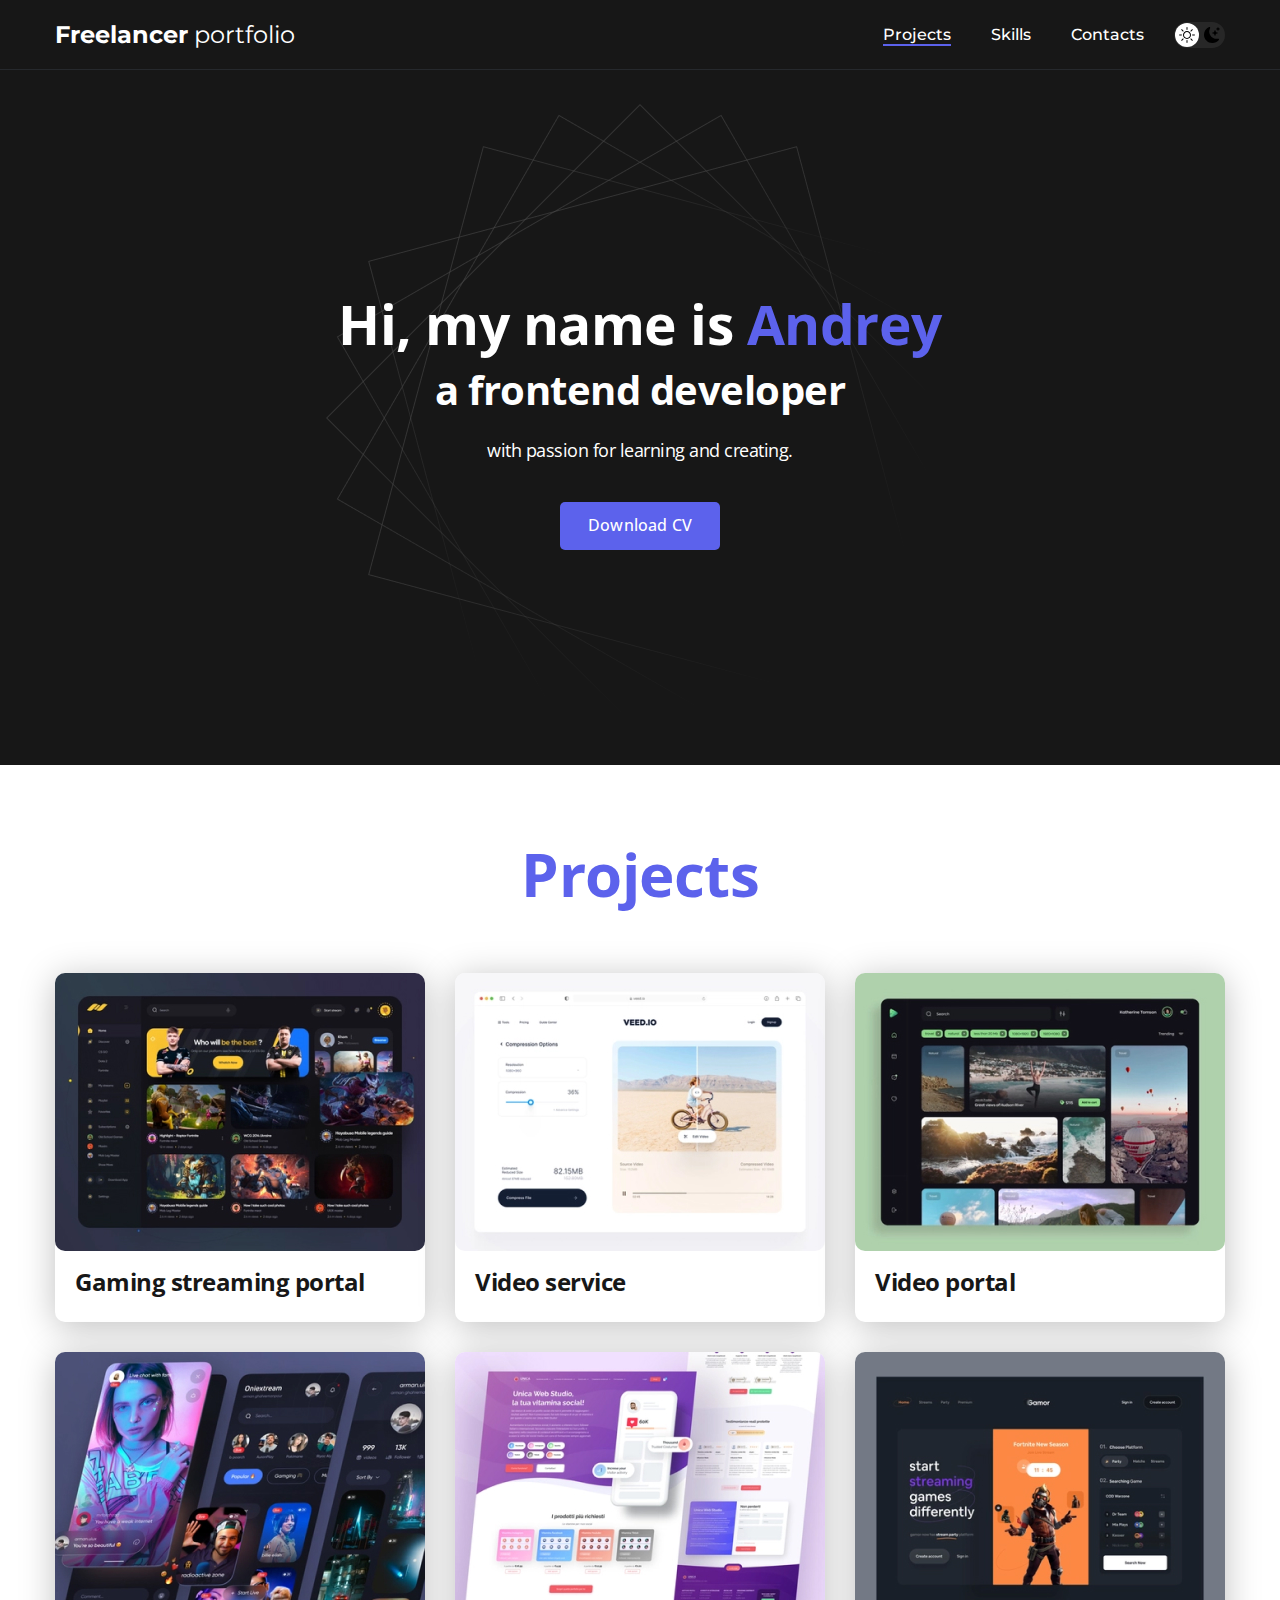
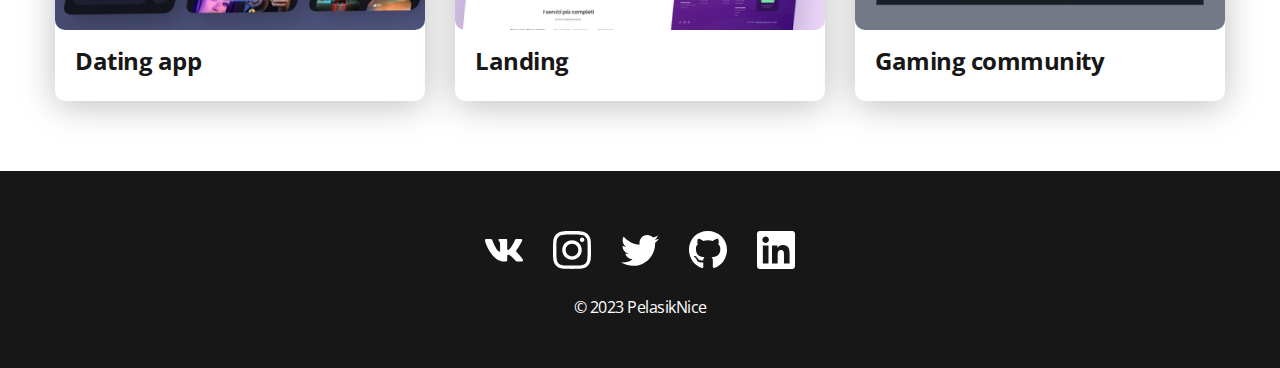
==== index.html @ 086787da "First Commit" ====
<!DOCTYPE html>
<html lang="en">

<head>
	<meta charset="UTF-8">
	<meta http-equiv="X-UA-Compatible" content="IE=edge">
	<meta name="viewport" content="width=device-width, initial-scale=1.0">
	<title>Freelancer portfolio</title>
	<link rel="stylesheet" href="./style/main.css">
</head>

<body>
	<nav class="nav">
		<div class="container">
			<div class="nav-row">
				<a href='./index.html' class="logo"><strong>Freelancer</strong> portfolio</a>

				<button class="dark-mode-btn">
					<img src="./img/icons/sun.svg" alt="Light Mode" class='dark-mode-btn__icon'>
					<img src="./img/icons/moon.svg" alt="Dark Mode" class='dark-mode-btn__icon'>
				</button>

				<ul class="nav-list">
					<li class="nav-list__item"><a href="./index.html"
							class="nav-list__link nav-list__link--active">Projects</a></li>
					<li class="nav-list__item"><a href="./skills.html" class="nav-list__link">Skills</a></li>
					<li class="nav-list__item"><a href="./contacts.html" class="nav-list__link">Contacts</a></li>
				</ul>
			</div>
		</div>
	</nav>

	<header class="header">
		<div class="header__wrapper">
			<h1 class="header__title">
				<strong>Hi, my name is <em>Andrey</em></strong><br>
				a frontend developer
			</h1>
			<div class="header__text">
				<p>with passion for learning and creating.</p>
			</div>
			<a href="#!" class="btn">Download CV</a>
		</div>
	</header>

	<main class="section">
		<div class="container">
			<h2 class="title-1">Projects</h2>
			<ui class="projects">
				<li class="project">
					<a href="./project-page.html">
						<img src="./img/projects/01.jpg" alt="Project img" class="project__img">
						<h3 class="project__title">Gaming streaming portal</h3>
					</a>
				</li>
				<li class="project">
					<a href="./project-page.html">
						<img src="./img/projects/02.jpg" alt="Project img" class="project__img">
						<h3 class="project__title">Video service</h3>
					</a>
				</li>
				<li class="project">
					<a href="./project-page.html">
						<img src="./img/projects/03.jpg" alt="Project img" class="project__img">
						<h3 class="project__title">Video portal</h3>
					</a>
				</li>
				<li class="project">
					<a href="./project-page.html">
						<img src="./img/projects/04.jpg" alt="Project img" class="project__img">
						<h3 class="project__title">Dating app</h3>
					</a>
				</li>
				<li class="project">
					<a href="./project-page.html">
						<img src="./img/projects/05.jpg" alt="Project img" class="project__img">
						<h3 class="project__title">Landing</h3>
					</a>
				</li>
				<li class="project">
					<a href="./project-page.html">
						<img src="./img/projects/06.jpg" alt="Project img" class="project__img">
						<h3 class="project__title">Gaming community</h3>
					</a>
				</li>
			</ui>
		</div>
	</main>

	<footer class="footer">
		<div class="container">
			<div class="footer__wrapper">
				<ul class="social">
					<li class="social__item">
						<a href="#!"><img src="./img/icons/vk.svg" alt="Link"></a>
					</li>
					<li class="social__item">
						<a href="#!"><img src="./img/icons/instagram.svg" alt="Link"></a>
					</li>
					<li class="social__item">
						<a href="#!"><img src="./img/icons/twitter.svg" alt="Link"></a>
					</li>
					<li class="social__item">
						<a href="#!"><img src="./img/icons/gitHub.svg" alt="Link"></a>
					</li>
					<li class="social__item">
						<a href="#!"><img src="./img/icons/linkedIn.svg" alt="Link"></a>
					</li>
				</ul>
				<div class="copyright">
					<p>© 2023 PelasikNice</p>
				</div>
			</div>
		</div>
	</footer>

	<script src='./js/main.js'></script>
</body>

</html>
---- style/main.css ----
@import './reset.css';
@import url('https://fonts.googleapis.com/css2?family=Montserrat:wght@400;500;700&family=Open+Sans:wght@400;500;700&display=swap');

/* 
font-family: 'Montserrat', sans-serif;
font-family: 'Open Sans', sans-serif;
*/

/* * {
	border: 1px solid red;
} */

:root {
	--blackpure: #000;
	--black: #171717;
	--black-border: #26292d;
	--white: #fff;
	--purple: #5c62ec;

	--dark-bg: var(--black);
	--dark-border: var(--black-border);
	--header-text: var(--white);
	--accent: var(--purple);

	/* Light mode */
	--page-bg: var(--white);
	--text-color: var(--black);

	--project-card-bg: var(--white);
	--project-card-text: var(--black);
	--box-shadow: 0px 5px 35px rgba(0, 0, 0, 0.25);
}

.dark {
	--page-bg: #252525;
	--text-color: var(--white);

	--project-card-bg: var(--black);
	--project-card-text: var(--white);
	--box-shadow: 0px 5px 35px rgba(0, 0, 0, 0.8);
}

html,
body {
	display: flex;
	flex-direction: column;
	min-height: 100vh;

	font-family: 'Open Sans', sans-serif;
	letter-spacing: -0.5px;

	/* Light mode */
	background-color: var(--page-bg);
	color: var(--text-color);
}

/* General */

.container {
	margin: 0 auto;
	padding: 0 15px;
	max-width: 1200px;
}

.none {
	display: none !important;
}

.section {
	padding: 70px 0;
	list-style: none;
}

.title-1 {
	margin-bottom: 60px;

	font-size: 60px;
	font-weight: 700;
	line-height: 1.3;
	color: var(--accent);
	text-align: center;
}

.title-2 {
	margin-bottom: 20px;

	font-size: 40px;
	line-height: 1.3;
	font-weight: 700;
}

/* Nav */

.nav {
	padding: 20px 0;
	border-bottom: 1px solid var(--dark-border);
	background-color: var(--dark-bg);
	color: var(--header-text);
	letter-spacing: normal;
}

.nav-row {
	display: flex;
	justify-content: flex-end;
	align-items: center;
	column-gap: 30px;
	row-gap: 20px;
	flex-wrap: wrap;
}

.logo {
	margin-right: auto;
	color: var(--header-text);
	font-size: 24px;
	font-family: 'Montserrat', sans-serif;
}

.logo strong {
	font-weight: 700;
}

.nav-list {
	display: flex;
	flex-wrap: wrap;
	row-gap: 10px;
	align-items: center;
	column-gap: 40px;
	font-size: 16px;
	font-weight: 500;
	font-family: 'Montserrat', sans-serif;
}

.nav-list__link {
	color: var(--header-text);
	transition: opacity 0.2s ease-in;
}

.nav-list__link:hover {
	opacity: 0.8;
}

.nav-list__link--active {
	position: relative;
}

.nav-list__link--active::before {
	content: '';

	position: absolute;
	left: 0;
	top: 100%;

	display: block;
	height: 2px;
	width: 100%;
	background-color: var(--accent);
}

/* Dark Mode Button */

.dark-mode-btn {
	order: 9;

	position: relative;
	display: flex;
	justify-content: space-between;

	width: 51px;
	height: 26px;
	padding: 5px;

	border-radius: 50px;
	background-color: #272727;
}

.dark-mode-btn::before {
	content: '';

	position: absolute;
	top: 1px;
	left: 1px;

	display: block;
	width: 24px;
	height: 24px;

	border-radius: 50%;
	background-color: var(--white);

	transition: left 0.2s ease-in;
}

.dark-mode-btn--active::before {
	left: 26px;
}

.dark-mode-btn__icon {
	position: relative;
	z-index: 9;
}

/* Header */

.header {
	padding: 40px 0;
	min-height: 695px;

	display: flex;
	justify-content: center;
	align-items: center;

	background-color: var(--dark-bg);
	background-image: url('./../img/header-bg.png');
	background-repeat: no-repeat;
	background-size: auto;
	background-position: center center;

	color: var(--header-text);
	text-align: center;
}

.header__wrapper {
	padding: 0 15px;
	max-width: 660px;
}

.header__title {
	margin-bottom: 20px;
	font-size: 40px;
	font-weight: 700;
	line-height: 1.4;
}

.header__title strong {
	font-size: 55px;
	font-weight: 700;
}

.header__title em {
	font-style: normal;
	color: var(--accent);
}

.header__text {
	margin-bottom: 40px;
	font-size: 18px;
	line-height: 1.333;
}

.header__text p + p {
	margin-top: 0.5em;
}

/* Btn */

.btn {
	display: inline-block;
	height: 48px;
	padding: 12px 28px;

	border-radius: 5px;
	background-color: var(--accent);
	color: var(--white);
	letter-spacing: 0.15px;
	font-size: 16px;
	font-weight: 500;

	transition: opacity 0.2s ease-in;
}

.btn:hover {
	opacity: 0.8;
}

.btn:active {
	position: relative;
	top: 1px;
}

/* Btn outline */

.btn-outline {
	display: flex;
	column-gap: 10px;
	align-items: center;

	height: 48px;
	padding: 12px 20px;

	border-radius: 5px;
	border: 1px solid #000;
	background-color: var(--white);
	color: var(--blackpure);

	transition: opacity 0.2s ease-in;
}

.btn-outline:hover {
	opacity: 0.8;
}

.btn-outline:active {
	position: relative;
	top: 1px;
}

/* Projects */

.projects {
	display: flex;
	justify-content: center;
	flex-wrap: wrap;
	column-gap: 30px;
	row-gap: 30px;
}

.project {
	max-width: 370px;
	background-color: var(--project-card-bg);
	box-shadow: var(--box-shadow);
	border-radius: 10px;
}

.project__img {
	border-radius: 10px;
}

.project__title {
	padding: 15px 20px 25px;
	font-size: 24px;
	font-weight: 700;
	line-height: 1.3;
	color: var(--project-card-text);
}

/* Project details */

.project-details {
	margin: 0 auto;
	max-width: 865px;

	display: flex;
	flex-direction: column;
	align-items: center;

	text-align: center;
}

.project-details__cover {
	max-width: 100%;
	margin-bottom: 40px;

	box-shadow: 0px 5px 35px rgba(0, 0, 0, 0.25);
	border-radius: 10px;
}

.project-details__desc {
	margin-bottom: 30px;

	font-weight: 700;
	font-size: 24px;
	line-height: 1.3;
}

/* Content List */

.content-list {
	margin: 0 auto;
	max-width: 570px;
	display: flex;
	flex-direction: column;
	align-items: center;
	row-gap: 40px;
	text-align: center;
}

.content-list a {
	color: var(--accent);
}

.content-list__item {
	font-size: 18px;
	line-height: 1.5;
}

.content-list__item p + p {
	margin-top: 0.5em;
}

/* Footer */

.footer {
	margin-top: auto;
	padding: 60px 0 50px;
	background-color: var(--dark-bg);
	color: var(--header-text);
}

.footer__wrapper {
	display: flex;
	flex-direction: column;
	align-items: center;
	row-gap: 27px;
}

.social {
	display: flex;
	column-gap: 30px;
	align-items: center;
}

.copyright {
	font-size: 16px;
}

.copyright p + p {
	margin-top: 0.5em;
}

@media (max-width: 620px) {
	/* Header */

	.header {
		min-height: unset;
	}

	.header__title {
		font-size: 30px;
	}

	.header__title strong {
		font-size: 45px;
	}

	/* Nav */

	.nav-row {
		justify-content: space-between;
	}

	.dark-mode-btn {
		order: 0;
	}

	/* General */

	.section {
		padding: 40px 0;
	}

	.title-1 {
		margin-bottom: 30px;
		font-size: 40px;
	}

	.title-2 {
		margin-bottom: 10px;
		font-size: 30px;
	}

	/* Projects */

	.project__title {
		font-size: 22px;
	}

	/* Project Page */

	.project-details__desc {
		margin-bottom: 20px;
		font-size: 22px;
	}

	/* Content List */

	.content-list {
		row-gap: 20px;
	}

	.content-list__item {
		font-size: 16px;
	}

	/* Footer */

	.footer {
		padding: 40px 0 30px;
	}

	.footer__wrapper {
		row-gap: 20px;
	}

	/* Social */

	.social {
		column-gap: 20px;
	}

	.social__item {
		width: 28px;
	}
}
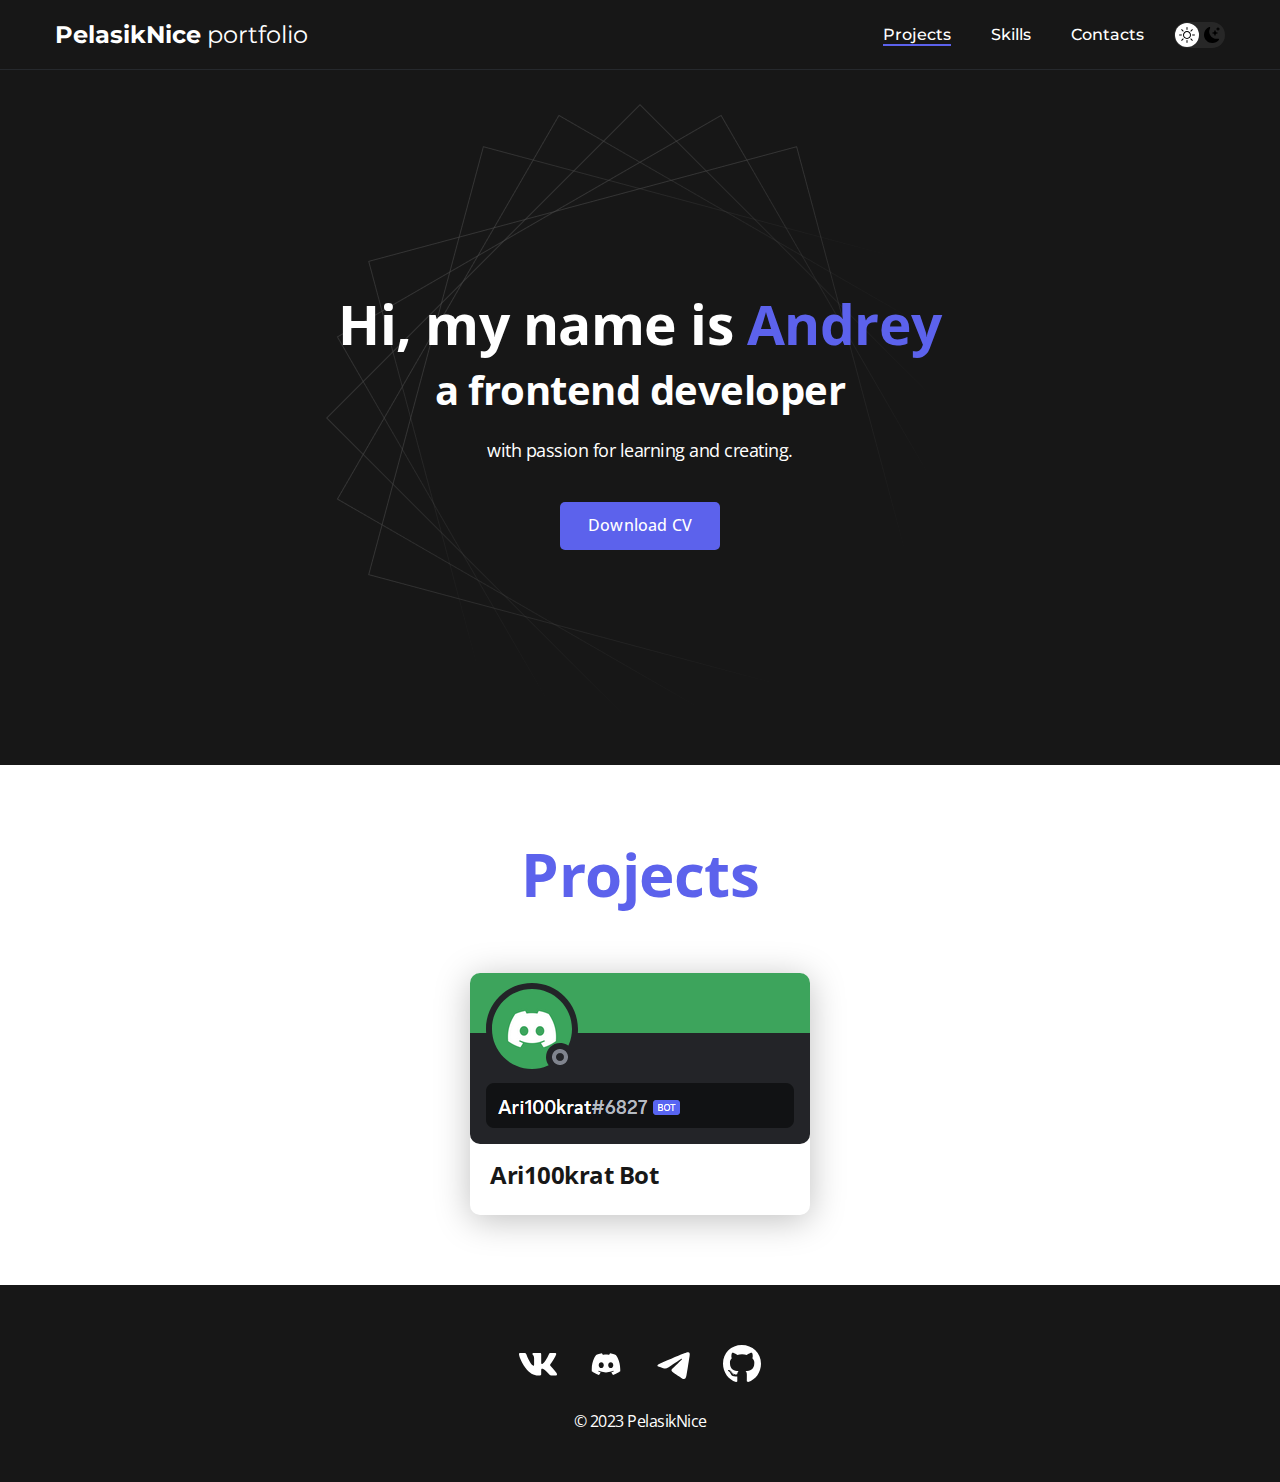
==== commit 5bfcb884: "💡 Version 1.0.1" ====
--- a/index.html
+++ b/index.html
@@ -5,7 +5,7 @@
 	<meta charset="UTF-8">
 	<meta http-equiv="X-UA-Compatible" content="IE=edge">
 	<meta name="viewport" content="width=device-width, initial-scale=1.0">
-	<title>Freelancer portfolio</title>
+	<title>PelasikNice</title>
 	<link rel="stylesheet" href="./style/main.css">
 </head>
 
@@ -13,7 +13,7 @@
 	<nav class="nav">
 		<div class="container">
 			<div class="nav-row">
-				<a href='./index.html' class="logo"><strong>Freelancer</strong> portfolio</a>
+				<a href='./index.html' class="logo"><strong>PelasikNice</strong> portfolio</a>
 
 				<button class="dark-mode-btn">
 					<img src="./img/icons/sun.svg" alt="Light Mode" class='dark-mode-btn__icon'>
@@ -49,38 +49,8 @@
 			<ui class="projects">
 				<li class="project">
 					<a href="./project-page.html">
-						<img src="./img/projects/01.jpg" alt="Project img" class="project__img">
-						<h3 class="project__title">Gaming streaming portal</h3>
-					</a>
-				</li>
-				<li class="project">
-					<a href="./project-page.html">
-						<img src="./img/projects/02.jpg" alt="Project img" class="project__img">
-						<h3 class="project__title">Video service</h3>
-					</a>
-				</li>
-				<li class="project">
-					<a href="./project-page.html">
-						<img src="./img/projects/03.jpg" alt="Project img" class="project__img">
-						<h3 class="project__title">Video portal</h3>
-					</a>
-				</li>
-				<li class="project">
-					<a href="./project-page.html">
-						<img src="./img/projects/04.jpg" alt="Project img" class="project__img">
-						<h3 class="project__title">Dating app</h3>
-					</a>
-				</li>
-				<li class="project">
-					<a href="./project-page.html">
-						<img src="./img/projects/05.jpg" alt="Project img" class="project__img">
-						<h3 class="project__title">Landing</h3>
-					</a>
-				</li>
-				<li class="project">
-					<a href="./project-page.html">
-						<img src="./img/projects/06.jpg" alt="Project img" class="project__img">
-						<h3 class="project__title">Gaming community</h3>
+						<img src="./img/projects/ari.png" alt="Project img" class="project__img">
+						<h3 class="project__title">Ari100krat Bot</h3>
 					</a>
 				</li>
 			</ui>
@@ -92,19 +62,20 @@
 			<div class="footer__wrapper">
 				<ul class="social">
 					<li class="social__item">
-						<a href="#!"><img src="./img/icons/vk.svg" alt="Link"></a>
+						<a href="https://vk.com/pelasiknice" target='_blank'><img src="./img/icons/vk.svg"
+								alt="Link"></a>
 					</li>
 					<li class="social__item">
-						<a href="#!"><img src="./img/icons/instagram.svg" alt="Link"></a>
+						<a href="https://discord.gg/VcUBqqgCfN" target='_blank'><img src="./img/icons/discord.svg"
+								alt="Link"></a>
 					</li>
 					<li class="social__item">
-						<a href="#!"><img src="./img/icons/twitter.svg" alt="Link"></a>
+						<a href="https://t.me/pelasiknice" target='_blank'><img src="./img/icons/telegram.svg"
+								alt="Link"></a>
 					</li>
 					<li class="social__item">
-						<a href="#!"><img src="./img/icons/gitHub.svg" alt="Link"></a>
-					</li>
-					<li class="social__item">
-						<a href="#!"><img src="./img/icons/linkedIn.svg" alt="Link"></a>
+						<a href="https://github.com/PelasikNice" target='_blank'><img src="./img/icons/gitHub.svg"
+								alt="Link"></a>
 					</li>
 				</ul>
 				<div class="copyright">
